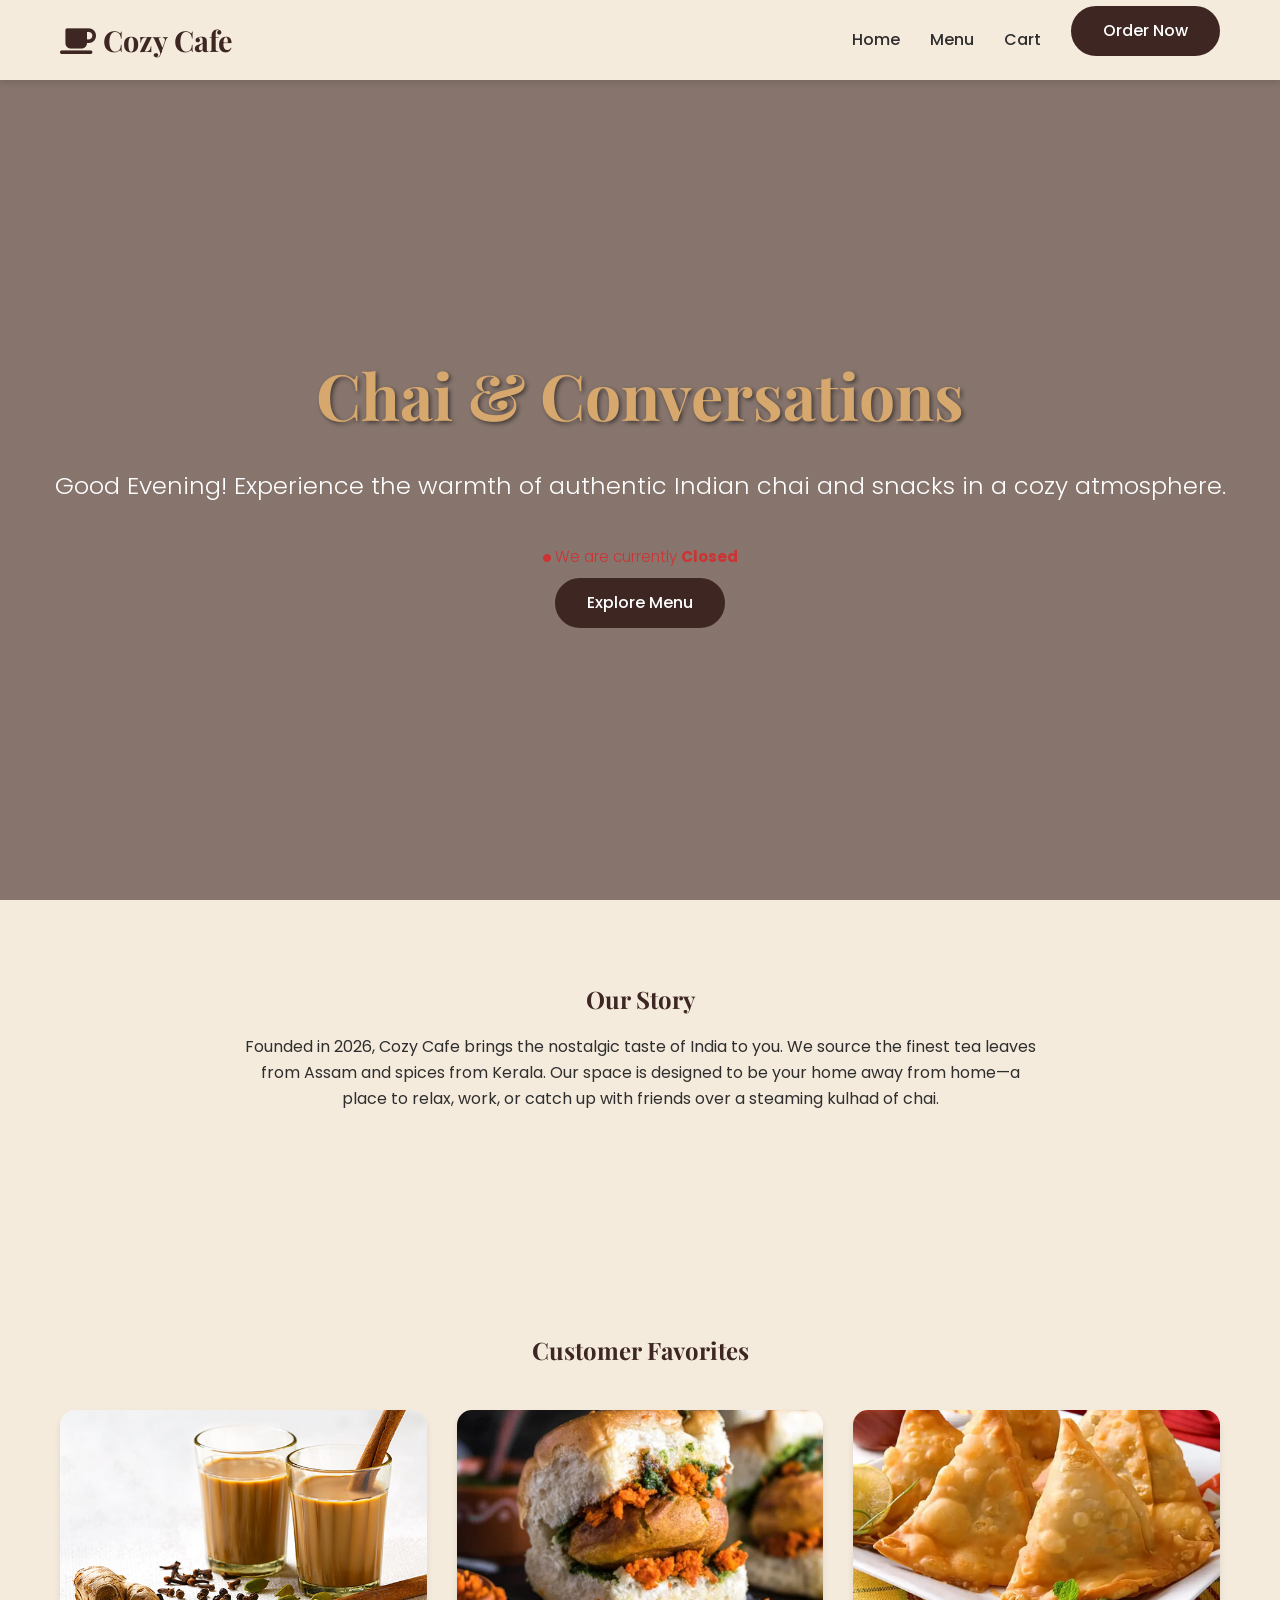
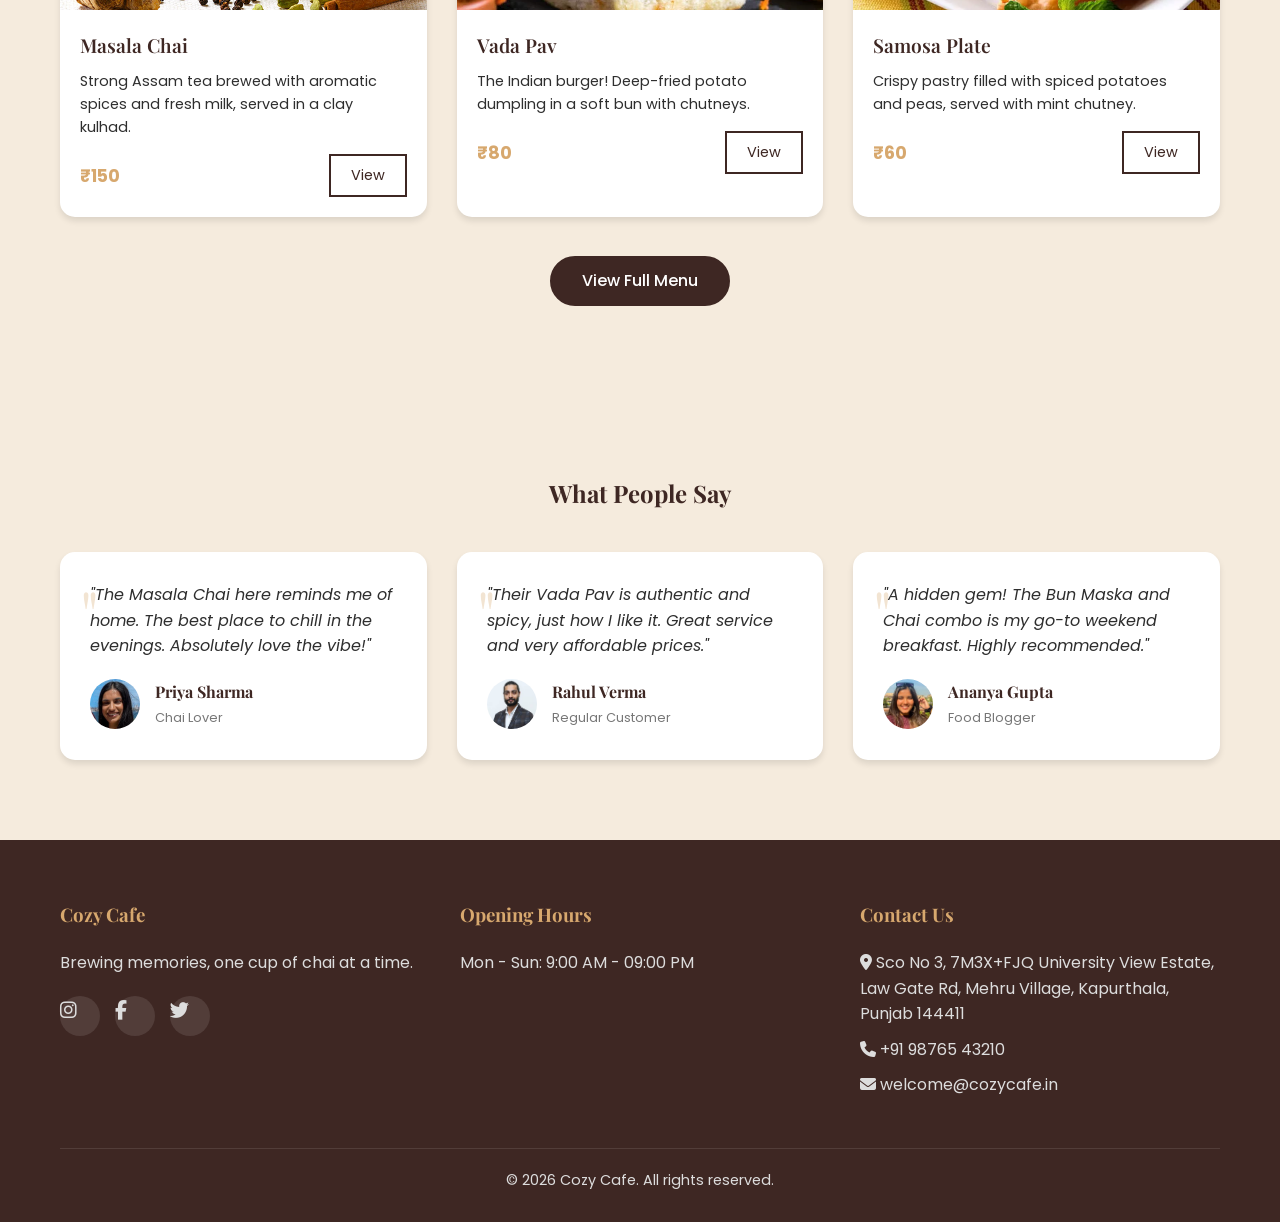
==== index.html @ 566313ff "initial commit" ====
<!DOCTYPE html>
<html lang="en">

<head>
    <meta charset="UTF-8">
    <meta name="viewport" content="width=device-width, initial-scale=1.0">
    <title>Cozy Cafe | Brewed with Passion</title>
    <link rel="stylesheet" href="style.css">
    <link
        href="https://fonts.googleapis.com/css2?family=Playfair+Display:wght@400;600;700&family=Poppins:wght@300;400;500;600&display=swap"
        rel="stylesheet">
    <!-- FontAwesome for Icons -->
    <link rel="stylesheet" href="https://cdnjs.cloudflare.com/ajax/libs/font-awesome/6.4.0/css/all.min.css">
</head>

<body>

    <!-- Header / Navbar -->
    <nav class="navbar">
        <div class="container">
            <a href="index.html" class="logo"><i class="fas fa-coffee"></i> Cozy Cafe</a>

            <input type="checkbox" id="mobile-menu-checkbox">
            <label for="mobile-menu-checkbox" class="menu-toggle">
                <span class="bar"></span>
                <span class="bar"></span>
                <span class="bar"></span>
            </label>

            <ul class="nav-links">
                <div class="nav-left">
                    <li><a href="index.html" class="nav-link">Home</a></li>
                    <li><a href="menu.html" class="nav-link">Menu</a></li>
                    <li><a href="cart.html" class="nav-link">Cart <span class="cart-badge"
                                style="display:none;">0</span></a></li>
                </div>
                <div class="nav-right">
                    <li><a href="payment.html" class="btn">Order Now</a></li>
                </div>
            </ul>
        </div>
    </nav>

    <!-- Hero Section -->
    <header class="hero" id="hero-section">
        <div class="hero-content fade-in">
            <h1>Chai & Conversations</h1>
            <p id="greeting-text"
                data-original="Experience the warmth of authentic Indian chai and snacks in a cozy atmosphere.">
                Experience the warmth of authentic Indian chai and snacks in a cozy atmosphere.</p>
            <p id="cafe-status" style="font-size: 0.95rem; margin-bottom: 20px;"></p>
            <a href="menu.html" class="btn">Explore Menu</a>
            <div id="countdown-timer" class="countdown-timer" style="display: none;"></div>
        </div>
    </header>

    <!-- About Section -->
    <section class="section about" id="about" data-animate>
        <div class="container">
            <div class="text-center" style="max-width: 800px; margin: 0 auto; margin-bottom: 60px;">
                <h2>Our Story</h2>
                <p>Founded in 2026, Cozy Cafe brings the nostalgic taste of India to you. We source the finest tea
                    leaves
                    from Assam and spices from Kerala. Our space is designed to be your home away from home—a place to
                    relax, work, or catch up with friends over a steaming kulhad of chai.</p>
            </div>
        </div>
    </section>

    <!-- Featured Menu Section -->
    <section class="section bg-light" style="background-color: var(--bg-color);" data-animate>
        <div class="container">
            <h2 class="text-center">Customer Favorites</h2>
            <div class="grid-container"
                style="display: grid; grid-template-columns: repeat(auto-fit, minmax(300px, 1fr)); gap: 30px; margin-top: 40px;">

                <!-- Item 1 -->
                <div class="card">
                    <img src="images/masala_chai.jpg" alt="Masala Chai" class="card-img">
                    <div class="card-body">
                        <h3 class="card-title">Masala Chai</h3>
                        <p style="margin-bottom: 15px; font-size: 0.9rem;">Strong Assam tea brewed with aromatic spices
                            and fresh milk, served in a clay kulhad.</p>
                        <div style="display: flex; justify-content: space-between; align-items: center;">
                            <span class="card-price">₹150</span>
                            <a href="menu.html" class="btn-outline"
                                style="padding: 8px 20px; font-size: 0.9rem;">View</a>
                        </div>
                    </div>
                </div>

                <!-- Item 2 -->
                <div class="card">
                    <img src="images/vada_pav.webp" alt="Vada Pav" class="card-img">
                    <div class="card-body">
                        <h3 class="card-title">Vada Pav</h3>
                        <p style="margin-bottom: 15px; font-size: 0.9rem;">The Indian burger! Deep-fried potato dumpling
                            in a soft bun with chutneys.</p>
                        <div style="display: flex; justify-content: space-between; align-items: center;">
                            <span class="card-price">₹80</span>
                            <a href="menu.html" class="btn-outline"
                                style="padding: 8px 20px; font-size: 0.9rem;">View</a>
                        </div>
                    </div>
                </div>

                <!-- Item 3 -->
                <div class="card">
                    <img src="images/samosa.webp" alt="Samosa" class="card-img">
                    <div class="card-body">
                        <h3 class="card-title">Samosa Plate</h3>
                        <p style="margin-bottom: 15px; font-size: 0.9rem;">Crispy pastry filled with spiced potatoes and
                            peas, served with mint chutney.</p>
                        <div style="display: flex; justify-content: space-between; align-items: center;">
                            <span class="card-price">₹60</span>
                            <a href="menu.html" class="btn-outline"
                                style="padding: 8px 20px; font-size: 0.9rem;">View</a>
                        </div>
                    </div>
                </div>

            </div>
            <div class="text-center" style="margin-top: 50px;">
                <a href="menu.html" class="btn">View Full Menu</a>
            </div>
        </div>
    </section>

    <!-- Testimonials Section -->
    <section class="section" data-animate>
        <div class="container">
            <h2 class="text-center">What People Say</h2>
            <div class="testimonial-grid" style="margin-top: 40px;">
                <div class="testimonial-card">
                    <p style="font-style: italic; margin-bottom: 20px;">"The Masala Chai here reminds me of home. The
                        best place to chill in the evenings. Absolutely love the vibe!"</p>
                    <div style="display: flex; align-items: center; gap: 15px;">
                        <img src="images/priya_sharma.webp" alt="User"
                            style="width: 50px; height: 50px; border-radius: 50%;">
                        <div>
                            <h4 style="margin: 0; font-size: 1rem;">Priya Sharma</h4>
                            <span style="font-size: 0.8rem; color: #777;">Chai Lover</span>
                        </div>
                    </div>
                </div>

                <div class="testimonial-card">
                    <p style="font-style: italic; margin-bottom: 20px;">"Their Vada Pav is authentic and spicy, just how
                        I like it. Great service and very affordable prices."</p>
                    <div style="display: flex; align-items: center; gap: 15px;">
                        <img src="images/rahul_verma.jpg" alt="User"
                            style="width: 50px; height: 50px; border-radius: 50%;">
                        <div>
                            <h4 style="margin: 0; font-size: 1rem;">Rahul Verma</h4>
                            <span style="font-size: 0.8rem; color: #777;">Regular Customer</span>
                        </div>
                    </div>
                </div>

                <div class="testimonial-card">
                    <p style="font-style: italic; margin-bottom: 20px;">"A hidden gem! The Bun Maska and Chai combo is
                        my go-to weekend breakfast. Highly recommended."</p>
                    <div style="display: flex; align-items: center; gap: 15px;">
                        <img src="images/ananya_sharma.jpg" alt="User"
                            style="width: 50px; height: 50px; border-radius: 50%;">
                        <div>
                            <h4 style="margin: 0; font-size: 1rem;">Ananya Gupta</h4>
                            <span style="font-size: 0.8rem; color: #777;">Food Blogger</span>
                        </div>
                    </div>
                </div>
            </div>
        </div>
    </section>

    <!-- Footer -->
    <footer class="footer">
        <div class="container">
            <div class="footer-content">
                <div>
                    <h3>Cozy Cafe</h3>
                    <p>Brewing memories, one cup of chai at a time.</p>
                    <div class="social-icons">
                        <a href="#" class="social-icon"><i class="fab fa-instagram"></i></a>
                        <a href="#" class="social-icon"><i class="fab fa-facebook-f"></i></a>
                        <a href="#" class="social-icon"><i class="fab fa-twitter"></i></a>
                    </div>
                </div>
                <div>
                    <h3>Opening Hours</h3>
                    <p>Mon - Sun: 9:00 AM - 09:00 PM</p>
                </div>
                <div>
                    <h3>Contact Us</h3>
                    <p><i class="fas fa-map-marker-alt"></i> Sco No 3, 7M3X+FJQ University View Estate, Law Gate Rd,
                        Mehru Village, Kapurthala, Punjab 144411</p>
                    <p><i class="fas fa-phone"></i> +91 98765 43210</p>
                    <p><i class="fas fa-envelope"></i> welcome@cozycafe.in</p>
                </div>
            </div>
            <div class="copyright">
                <p>&copy; 2026 Cozy Cafe. All rights reserved.</p>
            </div>
        </div>
    </footer>

    <script src="script.js"></script>
</body>

</html>
---- style.css ----
/* 
   Cozy Cafe - Main Stylesheet
   Theme: Modern Cozy Coffeehouse
*/

:root {
    /* Color Palette */
    --primary-color: #3E2723;
    /* Dark Coffee Brown */
    --secondary-color: #6D4C41;
    /* Latte Brown */
    --accent-color: #D7A86E;
    /* Caramel */
    --bg-color: #F5EBDD;
    /* Cream */
    --text-color: #2E2E2E;
    /* Dark Grey */
    --white: #FFFFFF;
    --shadow: 0 4px 6px rgba(0, 0, 0, 0.1);
    --shadow-hover: 0 10px 15px rgba(0, 0, 0, 0.15);

    /* Fonts */
    --font-heading: 'Playfair Display', serif;
    --font-body: 'Poppins', sans-serif;

    /* Spacing */
    --container-width: 1200px;
    --header-height: 80px;
}

/* Reset & Base Styles */
* {
    margin: 0;
    padding: 0;
    box-sizing: border-box;
}

html {
    scroll-behavior: smooth;
}

body {
    font-family: var(--font-body);
    background-color: var(--bg-color);
    color: var(--text-color);
    line-height: 1.6;
    overflow-x: hidden;
}

h1,
h2,
h3,
h4,
h5,
h6 {
    font-family: var(--font-heading);
    color: var(--primary-color);
    margin-bottom: 1rem;
}

a {
    text-decoration: none;
    color: inherit;
    transition: all 0.3s ease;
}

ul {
    list-style: none;
}

img {
    max-width: 100%;
    display: block;
}

/* Utilities */
.container {
    max-width: var(--container-width);
    margin: 0 auto;
    padding: 0 20px;
}

.section {
    padding: 80px 0;
}

.text-center {
    text-align: center;
}

.btn {
    display: inline-block;
    margin-top: -11px;
    padding: 10px 30px;
    background-color: var(--primary-color);
    color: var(--white);
    border-radius: 30px;
    font-weight: 500;
    font-size: 1rem;
    transition: all 0.3s ease;
    border: 2px solid var(--primary-color);
    position: relative;
    overflow: hidden;
    cursor: pointer;
}

.btn:hover {
    background-color: var(--accent-color);
    border-color: var(--accent-color);
    color: var(--primary-color);
    transform: translateY(-2px);
    box-shadow: var(--shadow-hover);
}

.btn-outline {
    background-color: transparent;
    color: var(--primary-color);
    border: 2px solid var(--primary-color);
}

.btn-outline:hover {
    background-color: var(--primary-color);
    color: var(--white);
}

/* Animations */
@keyframes fadeIn {
    from {
        opacity: 0;
        transform: translateY(20px);
    }

    to {
        opacity: 1;
        transform: translateY(0);
    }
}

@keyframes slideDown {
    from {
        transform: translateY(-100%);
    }

    to {
        transform: translateY(0);
    }
}

.fade-in {
    animation: fadeIn 1s ease forwards;
}

/* Navbar */
.navbar {
    background-color: rgba(245, 235, 221, 0.95);
    backdrop-filter: blur(10px);
    height: var(--header-height);
    position: sticky;
    top: 0;
    z-index: 1000;
    box-shadow: var(--shadow);
    display: flex;
    align-items: center;
    justify-content: space-between;
    padding: 10px 40px;
}

.navbar .container {
    display: flex;
    justify-content: space-between;
    align-items: center;
    width: 100%;
}

.logo {
    font-family: var(--font-heading);
    font-size: 1.8rem;
    font-weight: 700;
    color: var(--primary-color);
}

.nav-left {
    display: flex;
    align-items: center;
    gap: 30px;
}

.nav-right {
    display: flex;
    align-items: center;
    margin-left: auto;
}

.nav-links {
    display: flex;
    align-items: center;
    gap: 30px;
}

.nav-link {
    font-weight: 500;
    color: var(--text-color);
    position: relative;
}

.nav-link::after {
    content: '';
    position: absolute;
    width: 0;
    height: 2px;
    bottom: -5px;
    left: 0;
    background-color: var(--accent-color);
    transition: width 0.3s ease;
}

.nav-link:hover::after {
    width: 100%;
}

.nav-link:hover {
    color: var(--primary-color);
}

/* Mobile Menu Checkbox Hack */
.menu-toggle {
    display: none;
    flex-direction: column;
    cursor: pointer;
    gap: 5px;
}

.bar {
    width: 25px;
    height: 3px;
    background-color: var(--primary-color);
    transition: all 0.3s ease;
}

#mobile-menu-checkbox {
    display: none;
}

/* Footer */
.footer {
    background-color: var(--primary-color);
    color: var(--white);
    padding: 60px 0 20px;
}

.footer-content {
    display: grid;
    grid-template-columns: repeat(auto-fit, minmax(250px, 1fr));
    gap: 40px;
    margin-bottom: 40px;
}

.footer h3 {
    color: var(--accent-color);
    margin-bottom: 20px;
}

.footer p,
.footer a {
    color: #ddd;
    margin-bottom: 10px;
    display: block;
}

.social-icons {
    display: flex;
    gap: 15px;
    margin-top: 20px;
}

.social-icon {
    width: 40px;
    height: 40px;
    border-radius: 50%;
    background-color: rgba(255, 255, 255, 0.1);
    display: grid;
    place-items: center;
    transition: all 0.3s ease;
    text-decoration: none;
    font-size: 1.2rem;
    color: var(--white);
    /* Ensure icon color is consistent */
}

/* Removed .social-icon i line-height rule to prevent misalignment */

.social-icon:hover {
    background-color: var(--accent-color);
    transform: translateY(-3px);
}

.copyright {
    text-align: center;
    border-top: 1px solid rgba(255, 255, 255, 0.1);
    padding-top: 20px;
    font-size: 0.9rem;
    color: #ccc;
}

/* Home Page Specifics */
.hero {
    height: calc(100vh - var(--header-height));
    background: linear-gradient(rgba(62, 39, 35, 0.6), rgba(62, 39, 35, 0.6)), url('images/hero_bg.jpg');
    background-size: cover;
    background-position: center;
    display: flex;
    align-items: center;
    justify-content: center;
    text-align: center;
    color: var(--white);
    padding: 0 20px;
}

.hero-content h1 {
    font-size: 4rem;
    color: var(--accent-color);
    margin-bottom: 20px;
    text-shadow: 2px 2px 4px rgba(0, 0, 0, 0.5);
}

.hero-content p {
    font-size: 1.5rem;
    margin-bottom: 40px;
    font-weight: 300;
}

/* Cards (Menu/Testimonial) */
.card {
    background-color: var(--white);
    border-radius: 15px;
    overflow: hidden;
    box-shadow: var(--shadow);
    transition: all 0.3s ease;
}

.card:hover {
    transform: translateY(-10px);
    box-shadow: var(--shadow-hover);
}

.card-img {
    height: 200px;
    width: 100%;
    object-fit: cover;
}

.card-body {
    padding: 20px;
}

.card-title {
    font-size: 1.2rem;
    font-weight: 600;
    margin-bottom: 10px;
}

.card-price {
    color: var(--accent-color);
    font-weight: 700;
    font-size: 1.1rem;
}

/* Testimonials */
.testimonial-grid {
    display: grid;
    grid-template-columns: repeat(auto-fit, minmax(300px, 1fr));
    gap: 30px;
}

.testimonial-card {
    background-color: var(--white);
    padding: 30px;
    border-radius: 15px;
    box-shadow: var(--shadow);
    position: relative;
}

.testimonial-card::before {
    content: '"';
    font-family: var(--font-heading);
    font-size: 4rem;
    color: var(--accent-color);
    opacity: 0.3;
    position: absolute;
    top: 10px;
    left: 20px;
}

/* Forms (Payment) */
.glass-form {
    background: rgba(255, 255, 255, 0.7);
    backdrop-filter: blur(10px);
    padding: 40px;
    border-radius: 20px;
    box-shadow: var(--shadow);
    border: 1px solid rgba(255, 255, 255, 0.5);
    max-width: 600px;
    margin: 0 auto;
}

.form-group {
    margin-bottom: 20px;
    position: relative;
}

.form-input {
    width: 100%;
    padding: 12px 15px;
    border: 1px solid #ddd;
    border-radius: 8px;
    background-color: rgba(255, 255, 255, 0.8);
    font-family: var(--font-body);
    font-size: 1rem;
    transition: all 0.3s ease;
}

.form-input:focus {
    outline: none;
    border-color: var(--primary-color);
    box-shadow: 0 0 0 3px rgba(62, 39, 35, 0.1);
}

.form-label {
    display: block;
    margin-bottom: 8px;
    font-weight: 500;
    color: var(--secondary-color);
}

/* Mobile Responsiveness */
@media (max-width: 768px) {
    .menu-toggle {
        display: flex;
    }

    .nav-links {
        position: absolute;
        top: var(--header-height);
        left: 0;
        width: 100%;
        background-color: var(--bg-color);
        flex-direction: column;
        align-items: center;
        padding: 20px 0;
        gap: 20px;
        transform: translateY(-150%);
        transition: transform 0.4s ease;
        box-shadow: var(--shadow);
        z-index: 999;
    }

    #mobile-menu-checkbox:checked~.nav-links {
        transform: translateY(0);
    }

    #mobile-menu-checkbox:checked~.menu-toggle .bar:nth-child(1) {
        transform: rotate(45deg) translate(5px, 6px);
    }

    #mobile-menu-checkbox:checked~.menu-toggle .bar:nth-child(2) {
        opacity: 0;
    }

    #mobile-menu-checkbox:checked~.menu-toggle .bar:nth-child(3) {
        transform: rotate(-45deg) translate(5px, -6px);
    }

    .hero-content h1 {
        font-size: 2.5rem;
    }
}

/* ═══════════════════════════════════════════════════════════════
   JS-DRIVEN UI STYLES
   ═══════════════════════════════════════════════════════════════ */

/* Toast Notification */
.toast {
    position: fixed;
    bottom: 30px;
    left: 50%;
    transform: translateX(-50%) translateY(100px);
    background-color: var(--primary-color);
    color: var(--white);
    padding: 14px 28px;
    border-radius: 30px;
    font-size: 0.95rem;
    font-weight: 500;
    box-shadow: 0 8px 25px rgba(62, 39, 35, 0.35);
    z-index: 9999;
    opacity: 0;
    transition: all 0.4s cubic-bezier(0.175, 0.885, 0.32, 1.275);
    pointer-events: none;
    white-space: nowrap;
}

.toast--visible {
    opacity: 1;
    transform: translateX(-50%) translateY(0);
}

/* Form Validation Errors */
.form-input.error {
    border-color: #dc3545;
    box-shadow: 0 0 0 3px rgba(220, 53, 69, 0.15);
}

.error-msg {
    display: block;
    color: #dc3545;
    font-size: 0.8rem;
    margin-top: 6px;
    font-weight: 500;
    animation: fadeIn 0.3s ease;
}

/* Filter Pills (Menu Page) */
.filter-pill {
    padding: 8px 20px;
    border: 2px solid var(--primary-color);
    border-radius: 30px;
    background: transparent;
    color: var(--primary-color);
    font-family: var(--font-body);
    font-size: 0.85rem;
    font-weight: 500;
    cursor: pointer;
    transition: all 0.3s ease;
}

.filter-pill:hover {
    background-color: var(--accent-color);
    border-color: var(--accent-color);
    color: var(--primary-color);
}

.filter-pill.active {
    background-color: var(--primary-color);
    color: var(--white);
}

/* Daily Special Highlight */
.daily-special {
    position: relative;
    border: 2px solid var(--accent-color);
    box-shadow: 0 4px 20px rgba(215, 168, 110, 0.3);
}

.special-badge {
    position: absolute;
    top: 12px;
    right: 12px;
    background: var(--accent-color);
    color: var(--primary-color);
    padding: 4px 12px;
    border-radius: 20px;
    font-size: 0.75rem;
    font-weight: 600;
    z-index: 2;
    box-shadow: 0 2px 8px rgba(0, 0, 0, 0.15);
}

/* Scroll-triggered Fade-In */
[data-animate] {
    opacity: 0;
    transform: translateY(30px);
    transition: opacity 0.8s ease, transform 0.8s ease;
}

.fade-in-scroll {
    opacity: 1 !important;
    transform: translateY(0) !important;
}

/* Cart Badge */
.cart-badge {
    display: inline-flex;
    align-items: center;
    justify-content: center;
    background-color: var(--accent-color);
    color: var(--primary-color);
    font-size: 0.7rem;
    font-weight: 700;
    min-width: 18px;
    height: 18px;
    border-radius: 50%;
    margin-left: 5px;
    padding: 0 4px;
    vertical-align: middle;
}

/* Countdown Timer */
.countdown-timer {
    margin-top: 25px;
    padding: 14px 28px;
    background: rgba(255, 255, 255, 0.15);
    backdrop-filter: blur(8px);
    border: 1px solid rgba(255, 255, 255, 0.25);
    border-radius: 12px;
    font-size: 1rem;
    font-weight: 500;
    color: var(--white);
    display: inline-flex;
    align-items: center;
    gap: 10px;
    transition: all 0.4s ease;
}

.countdown-timer i {
    font-size: 1.1rem;
}

.countdown-timer.urgent {
    background: rgba(204, 51, 51, 0.85);
    border-color: rgba(255, 100, 100, 0.5);
    color: #fff;
    animation: pulseUrgent 1.5s ease-in-out infinite;
}

@keyframes pulseUrgent {
    0%, 100% { box-shadow: 0 0 10px rgba(204, 51, 51, 0.3); }
    50% { box-shadow: 0 0 25px rgba(204, 51, 51, 0.6); }
}
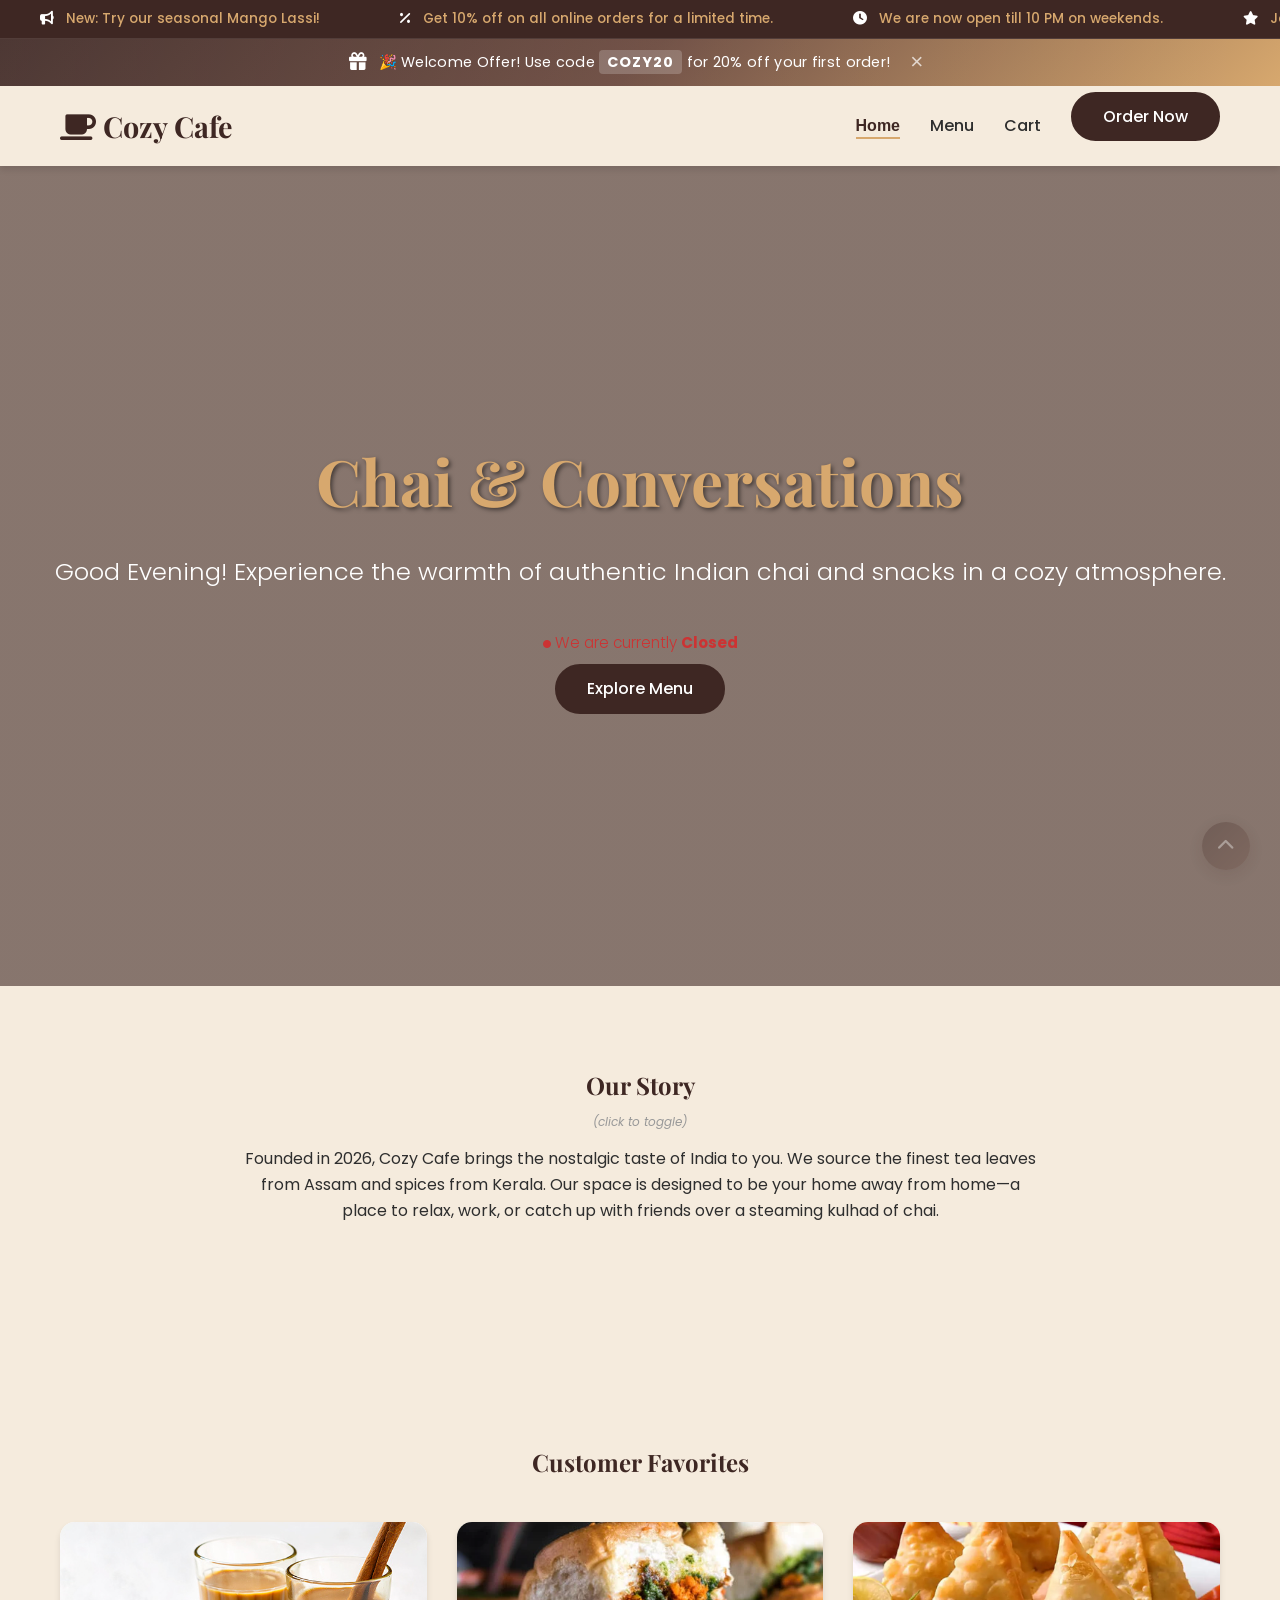
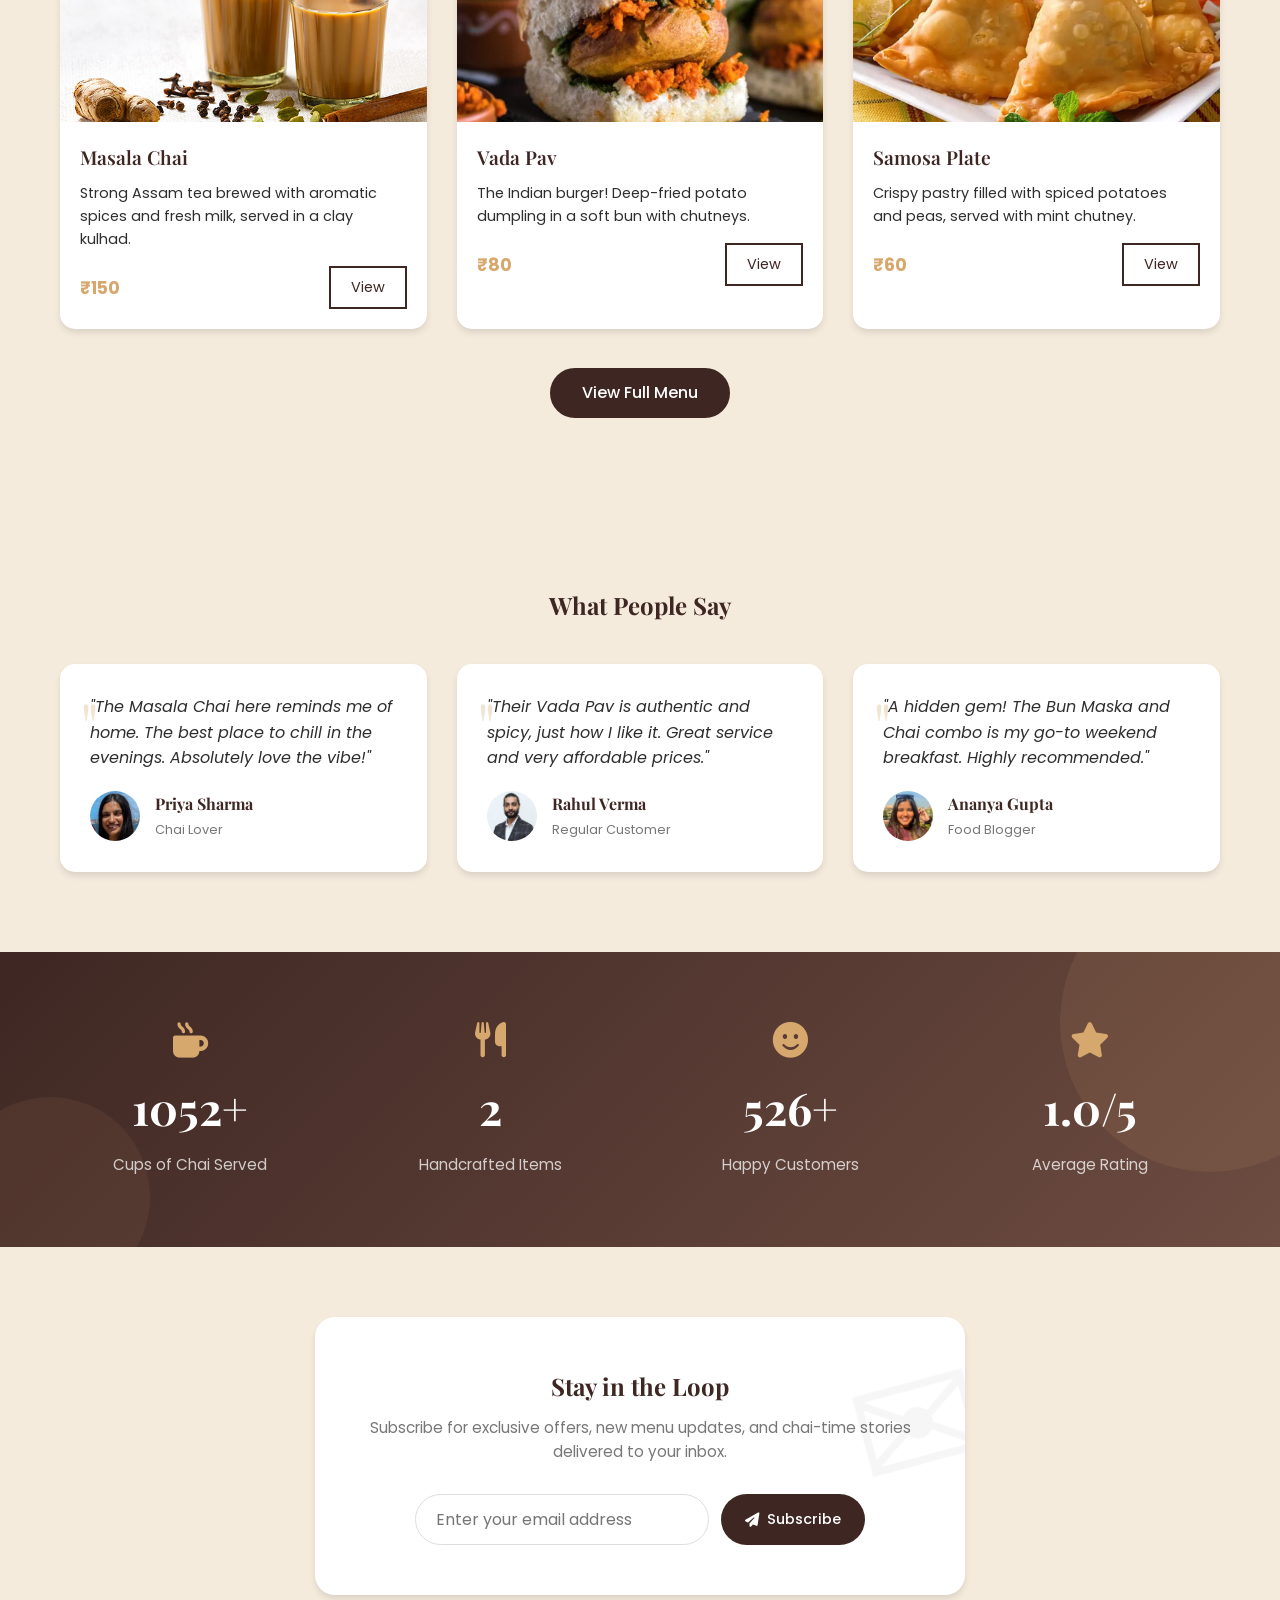
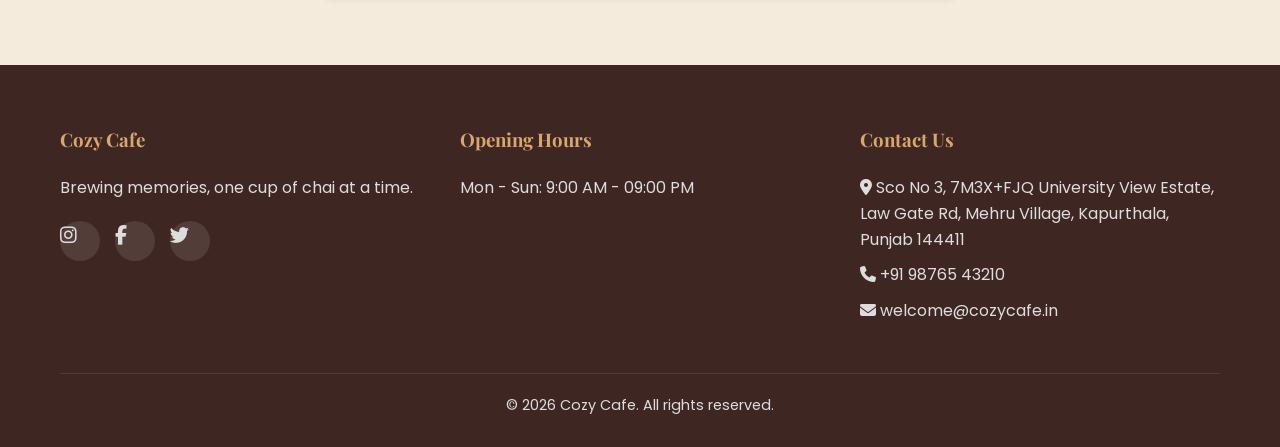
==== commit ea585478: "JQuery addition" ====
--- a/index.html
+++ b/index.html
@@ -173,6 +173,33 @@
         </div>
     </section>
 
+    <!-- Stats Section (jQuery animated counters) -->
+    <section class="jq-stats-section" id="jq-stats-section">
+        <div class="container">
+            <div class="jq-stats-grid" id="jq-stats-grid">
+                <!-- jQuery populates this via $.each() -->
+            </div>
+        </div>
+    </section>
+
+    <!-- Newsletter Section (jQuery AJAX) -->
+    <section class="jq-newsletter-section">
+        <div class="container">
+            <div class="jq-newsletter-card">
+                <h2>Stay in the Loop</h2>
+                <p>Subscribe for exclusive offers, new menu updates, and chai-time stories delivered to your inbox.</p>
+                <form id="jq-newsletter-form" class="jq-newsletter-form">
+                    <input type="email" id="jq-newsletter-email" class="form-input"
+                        placeholder="Enter your email address">
+                    <button type="submit" class="jq-newsletter-btn">
+                        <i class="fas fa-paper-plane"></i> Subscribe
+                    </button>
+                </form>
+                <p id="jq-newsletter-message" style="display:none;"></p>
+            </div>
+        </div>
+    </section>
+
     <!-- Footer -->
     <footer class="footer">
         <div class="container">
@@ -205,6 +232,10 @@
     </footer>
 
     <script src="script.js"></script>
+    <!-- jQuery CDN -->
+    <script src="https://cdnjs.cloudflare.com/ajax/libs/jquery/3.7.1/jquery.min.js"></script>
+    <!-- jQuery Features Module -->
+    <script src="jquery-features.js"></script>
 </body>
 
 </html>
--- a/style.css
+++ b/style.css
@@ -623,6 +623,618 @@
 }
 
 @keyframes pulseUrgent {
-    0%, 100% { box-shadow: 0 0 10px rgba(204, 51, 51, 0.3); }
-    50% { box-shadow: 0 0 25px rgba(204, 51, 51, 0.6); }
+
+    0%,
+    100% {
+        box-shadow: 0 0 10px rgba(204, 51, 51, 0.3);
+    }
+
+    50% {
+        box-shadow: 0 0 25px rgba(204, 51, 51, 0.6);
+    }
+}
+
+
+/* ═══════════════════════════════════════════════════════════════
+   JQUERY-DRIVEN UI STYLES
+   ═══════════════════════════════════════════════════════════════ */
+
+/* Promo Banner */
+.jq-promo-banner {
+    background: linear-gradient(135deg, #3E2723 0%, #6D4C41 50%, #D7A86E 100%);
+    color: var(--white);
+    padding: 0;
+    position: relative;
+    z-index: 1001;
+    overflow: hidden;
+}
+
+.jq-promo-banner::before {
+    content: '';
+    position: absolute;
+    top: 0;
+    left: -100%;
+    width: 200%;
+    height: 100%;
+    background: linear-gradient(90deg,
+            transparent 0%,
+            rgba(255, 255, 255, 0.08) 50%,
+            transparent 100%);
+    animation: jqShimmer 3s ease-in-out infinite;
+}
+
+@keyframes jqShimmer {
+    0% {
+        transform: translateX(-50%);
+    }
+
+    100% {
+        transform: translateX(50%);
+    }
+}
+
+.jq-promo-inner {
+    display: flex;
+    align-items: center;
+    justify-content: center;
+    gap: 12px;
+    padding: 12px 20px;
+    max-width: var(--container-width);
+    margin: 0 auto;
+    position: relative;
+    z-index: 1;
+}
+
+.jq-promo-inner i.fa-gift {
+    font-size: 1.1rem;
+    animation: jqBounce 2s ease-in-out infinite;
+}
+
+@keyframes jqBounce {
+
+    0%,
+    100% {
+        transform: translateY(0);
+    }
+
+    50% {
+        transform: translateY(-4px);
+    }
+}
+
+.jq-promo-text {
+    font-size: 0.9rem;
+    font-weight: 400;
+    letter-spacing: 0.3px;
+}
+
+.jq-promo-text strong {
+    background: rgba(255, 255, 255, 0.2);
+    padding: 2px 8px;
+    border-radius: 4px;
+    font-weight: 700;
+    letter-spacing: 1px;
+}
+
+.jq-promo-close {
+    background: none;
+    border: none;
+    color: var(--white);
+    font-size: 1.4rem;
+    cursor: pointer;
+    opacity: 0.7;
+    transition: all 0.3s ease;
+    padding: 0 8px;
+    line-height: 1;
+}
+
+.jq-promo-close:hover {
+    opacity: 1;
+    transform: scale(1.2);
+}
+
+/* Navbar Scroll Effect */
+.jq-navbar-scrolled {
+    background-color: rgba(62, 39, 35, 0.97) !important;
+    box-shadow: 0 4px 20px rgba(0, 0, 0, 0.3) !important;
+}
+
+.jq-navbar-scrolled .logo,
+.jq-navbar-scrolled .nav-link {
+    color: var(--white) !important;
+}
+
+.jq-navbar-scrolled .nav-link:hover {
+    color: var(--accent-color) !important;
+}
+
+.jq-navbar-scrolled .nav-link::after {
+    background-color: var(--accent-color);
+}
+
+.jq-navbar-scrolled .btn {
+    background-color: var(--accent-color);
+    border-color: var(--accent-color);
+    color: var(--primary-color);
+}
+
+.jq-navbar-scrolled .cart-badge {
+    background-color: var(--accent-color);
+    color: var(--primary-color);
+}
+
+/* Active Nav Link */
+.jq-active-link {
+    color: var(--primary-color) !important;
+    font-weight: 600;
+}
+
+.jq-active-link::after {
+    width: 100% !important;
+    background-color: var(--accent-color) !important;
+}
+
+/* Back to Top Button */
+.jq-back-to-top {
+    position: fixed;
+    bottom: 30px;
+    right: 30px;
+    width: 48px;
+    height: 48px;
+    border-radius: 50%;
+    background: linear-gradient(135deg, var(--primary-color), var(--secondary-color));
+    color: var(--white);
+    border: none;
+    cursor: pointer;
+    font-size: 1.1rem;
+    z-index: 9998;
+    box-shadow: 0 4px 15px rgba(62, 39, 35, 0.4);
+    transition: all 0.3s ease;
+    display: flex;
+    align-items: center;
+    justify-content: center;
+}
+
+.jq-back-to-top:hover {
+    transform: translateY(-4px);
+    box-shadow: 0 6px 25px rgba(62, 39, 35, 0.5);
+    background: linear-gradient(135deg, var(--accent-color), var(--secondary-color));
+}
+
+/* Stats Section */
+.jq-stats-section {
+    background: linear-gradient(135deg, var(--primary-color) 0%, var(--secondary-color) 100%);
+    padding: 70px 0;
+    position: relative;
+    overflow: hidden;
+}
+
+.jq-stats-section::before {
+    content: '';
+    position: absolute;
+    width: 300px;
+    height: 300px;
+    background: rgba(215, 168, 110, 0.1);
+    border-radius: 50%;
+    top: -80px;
+    right: -80px;
+}
+
+.jq-stats-section::after {
+    content: '';
+    position: absolute;
+    width: 200px;
+    height: 200px;
+    background: rgba(215, 168, 110, 0.08);
+    border-radius: 50%;
+    bottom: -50px;
+    left: -50px;
+}
+
+.jq-stats-grid {
+    display: grid;
+    grid-template-columns: repeat(auto-fit, minmax(200px, 1fr));
+    gap: 40px;
+    position: relative;
+    z-index: 1;
+}
+
+.jq-stat-item {
+    text-align: center;
+    color: var(--white);
+}
+
+.jq-stat-icon {
+    font-size: 2.2rem;
+    color: var(--accent-color);
+    margin-bottom: 15px;
+    display: block;
+}
+
+.jq-stat-value {
+    font-family: var(--font-heading);
+    font-size: 2.8rem;
+    font-weight: 700;
+    color: var(--white);
+    display: block;
+    margin-bottom: 8px;
+}
+
+.jq-stat-label {
+    font-size: 0.95rem;
+    color: rgba(255, 255, 255, 0.75);
+    font-weight: 400;
+}
+
+/* Newsletter Section */
+.jq-newsletter-section {
+    background: var(--bg-color);
+    padding: 70px 0;
+}
+
+.jq-newsletter-card {
+    background: var(--white);
+    border-radius: 20px;
+    padding: 50px;
+    box-shadow: var(--shadow);
+    max-width: 650px;
+    margin: 0 auto;
+    text-align: center;
+    position: relative;
+    overflow: hidden;
+}
+
+.jq-newsletter-card::before {
+    content: '✉';
+    position: absolute;
+    font-size: 10rem;
+    opacity: 0.04;
+    top: -20px;
+    right: -20px;
+    transform: rotate(-15deg);
+}
+
+.jq-newsletter-card h2 {
+    margin-bottom: 10px;
+}
+
+.jq-newsletter-card>p {
+    color: #777;
+    margin-bottom: 30px;
+    font-size: 0.95rem;
+}
+
+.jq-newsletter-form {
+    display: flex;
+    gap: 12px;
+    max-width: 450px;
+    margin: 0 auto;
+}
+
+.jq-newsletter-form .form-input {
+    flex: 1;
+    border-radius: 30px;
+    padding: 12px 20px;
+}
+
+.jq-newsletter-btn {
+    display: inline-flex;
+    align-items: center;
+    gap: 8px;
+    padding: 12px 24px;
+    background: var(--primary-color);
+    color: var(--white);
+    border: none;
+    border-radius: 30px;
+    font-family: var(--font-body);
+    font-size: 0.9rem;
+    font-weight: 500;
+    cursor: pointer;
+    transition: all 0.3s ease;
+    white-space: nowrap;
+}
+
+.jq-newsletter-btn:hover {
+    background: var(--accent-color);
+    color: var(--primary-color);
+    transform: translateY(-2px);
+}
+
+.jq-newsletter-btn:disabled {
+    opacity: 0.7;
+    cursor: not-allowed;
+    transform: none;
+}
+
+#jq-newsletter-message {
+    margin-top: 15px;
+    font-size: 0.9rem;
+    font-weight: 500;
+}
+
+.jq-loading {
+    opacity: 0.7;
+    pointer-events: none;
+}
+
+/* Toggle Hint */
+.jq-toggle-hint {
+    display: block;
+    font-size: 0.75rem;
+    color: #999;
+    font-family: var(--font-body);
+    margin-top: -8px;
+    margin-bottom: 15px;
+    font-style: italic;
+}
+
+.jq-collapsed::after {
+    content: ' ▸';
+}
+
+/* Button Pulse Animation */
+.jq-btn-pulse {
+    animation: jqPulse 0.4s ease;
+}
+
+@keyframes jqPulse {
+    0% {
+        transform: scale(1);
+    }
+
+    50% {
+        transform: scale(1.05);
+    }
+
+    100% {
+        transform: scale(1);
+    }
+}
+
+/* Shake Animation */
+.jq-shake {
+    animation: jqShake 0.5s ease;
+}
+
+@keyframes jqShake {
+
+    0%,
+    100% {
+        transform: translateX(0);
+    }
+
+    20% {
+        transform: translateX(-6px);
+    }
+
+    40% {
+        transform: translateX(6px);
+    }
+
+    60% {
+        transform: translateX(-4px);
+    }
+
+    80% {
+        transform: translateX(4px);
+    }
+}
+
+/* Search Clear Button */
+.jq-search-clear {
+    position: absolute;
+    right: 12px;
+    top: 50%;
+    transform: translateY(-50%);
+    background: none;
+    border: none;
+    color: #999;
+    cursor: pointer;
+    font-size: 0.85rem;
+    padding: 5px;
+    transition: color 0.3s ease;
+    z-index: 2;
+}
+
+.jq-search-clear:hover {
+    color: var(--primary-color);
+}
+
+/* Total Pulse */
+.jq-total-pulse {
+    animation: jqTotalPulse 0.6s ease;
+}
+
+@keyframes jqTotalPulse {
+    0% {
+        transform: scale(1);
+    }
+
+    50% {
+        transform: scale(1.15);
+        color: var(--accent-color);
+    }
+
+    100% {
+        transform: scale(1);
+    }
+}
+
+/* Tooltip System */
+.jq-tooltip-icon {
+    margin-left: 8px;
+    color: var(--accent-color);
+    cursor: help;
+    font-size: 0.8rem;
+    transition: color 0.3s ease;
+}
+
+.jq-tooltip-icon:hover {
+    color: var(--primary-color);
+}
+
+.jq-tooltip-popup {
+    position: absolute;
+    background: var(--primary-color);
+    color: var(--white);
+    padding: 10px 16px;
+    border-radius: 8px;
+    font-size: 0.8rem;
+    max-width: 250px;
+    z-index: 10000;
+    box-shadow: 0 4px 15px rgba(0, 0, 0, 0.2);
+    display: none;
+    line-height: 1.4;
+    pointer-events: none;
+}
+
+.jq-tooltip-popup::after {
+    content: '';
+    position: absolute;
+    bottom: -6px;
+    left: 50%;
+    transform: translateX(-50%);
+    border-left: 6px solid transparent;
+    border-right: 6px solid transparent;
+    border-top: 6px solid var(--primary-color);
+}
+
+/* Security Notice */
+.jq-security-notice {
+    display: flex;
+    align-items: center;
+    gap: 10px;
+    padding: 12px 16px;
+    background: rgba(76, 175, 80, 0.08);
+    border: 1px solid rgba(76, 175, 80, 0.2);
+    border-radius: 10px;
+    margin-bottom: 20px;
+    font-size: 0.85rem;
+    color: #4CAF50;
+}
+
+.jq-security-notice i {
+    font-size: 1rem;
+}
+
+/* Character Counter */
+.jq-char-counter {
+    display: block;
+    text-align: right;
+    font-size: 0.75rem;
+    color: #999;
+    margin-top: 6px;
+    transition: color 0.3s ease;
+}
+
+/* Coupon Section */
+.jq-coupon-section {
+    padding-bottom: 20px;
+    margin-bottom: 20px;
+    border-bottom: 1px solid #eee;
+}
+
+.jq-coupon-section h4 {
+    color: var(--secondary-color);
+}
+
+/* Card Image Transition for jQuery hover */
+.card-img {
+    transition: opacity 0.3s ease;
+}
+
+/* Menu Card Animation Entry */
+.jq-animated {
+    transition: transform 0.4s ease, opacity 0.4s ease;
+}
+
+/* Responsive adjustments for jQuery elements */
+@media (max-width: 768px) {
+    .jq-promo-inner {
+        font-size: 0.8rem;
+        padding: 10px 15px;
+        gap: 8px;
+    }
+
+    .jq-promo-text {
+        font-size: 0.78rem;
+    }
+
+    .jq-newsletter-form {
+        flex-direction: column;
+    }
+
+    .jq-stats-grid {
+        grid-template-columns: repeat(2, 1fr);
+        gap: 25px;
+    }
+
+    .jq-stat-value {
+        font-size: 2rem;
+    }
+
+    .jq-newsletter-card {
+        padding: 30px 20px;
+    }
+
+    .jq-back-to-top {
+        bottom: 20px;
+        right: 20px;
+        width: 42px;
+        height: 42px;
+    }
+
+    .jq-navbar-scrolled .nav-links {
+        background-color: var(--primary-color) !important;
+    }
+
+    .jq-navbar-scrolled .nav-link {
+        color: var(--white) !important;
+    }
+}
+
+/* Ticker Styles */
+.jq-ticker-wrap {
+    width: 100%;
+    overflow: hidden;
+    background-color: var(--primary-color);
+    color: var(--accent-color);
+    border-bottom: 1px solid rgba(255, 255, 255, 0.1);
+    box-sizing: content-box;
+    position: relative;
+    z-index: 1002;
+    /* Above promo banner */
+    font-size: 0.85rem;
+    font-weight: 500;
+}
+
+.jq-ticker {
+    display: flex;
+    white-space: nowrap;
+    animation: ticker 30s linear infinite;
+    padding: 8px 0;
+}
+
+.jq-ticker:hover {
+    animation-play-state: paused;
+}
+
+.jq-ticker-item {
+    display: inline-block;
+    padding: 0 40px;
+}
+
+.jq-ticker-item i {
+    margin-right: 8px;
+    color: var(--white);
+}
+
+@keyframes ticker {
+    0% {
+        transform: translate3d(100%, 0, 0);
+    }
+
+    100% {
+        transform: translate3d(-100%, 0, 0);
+    }
 }
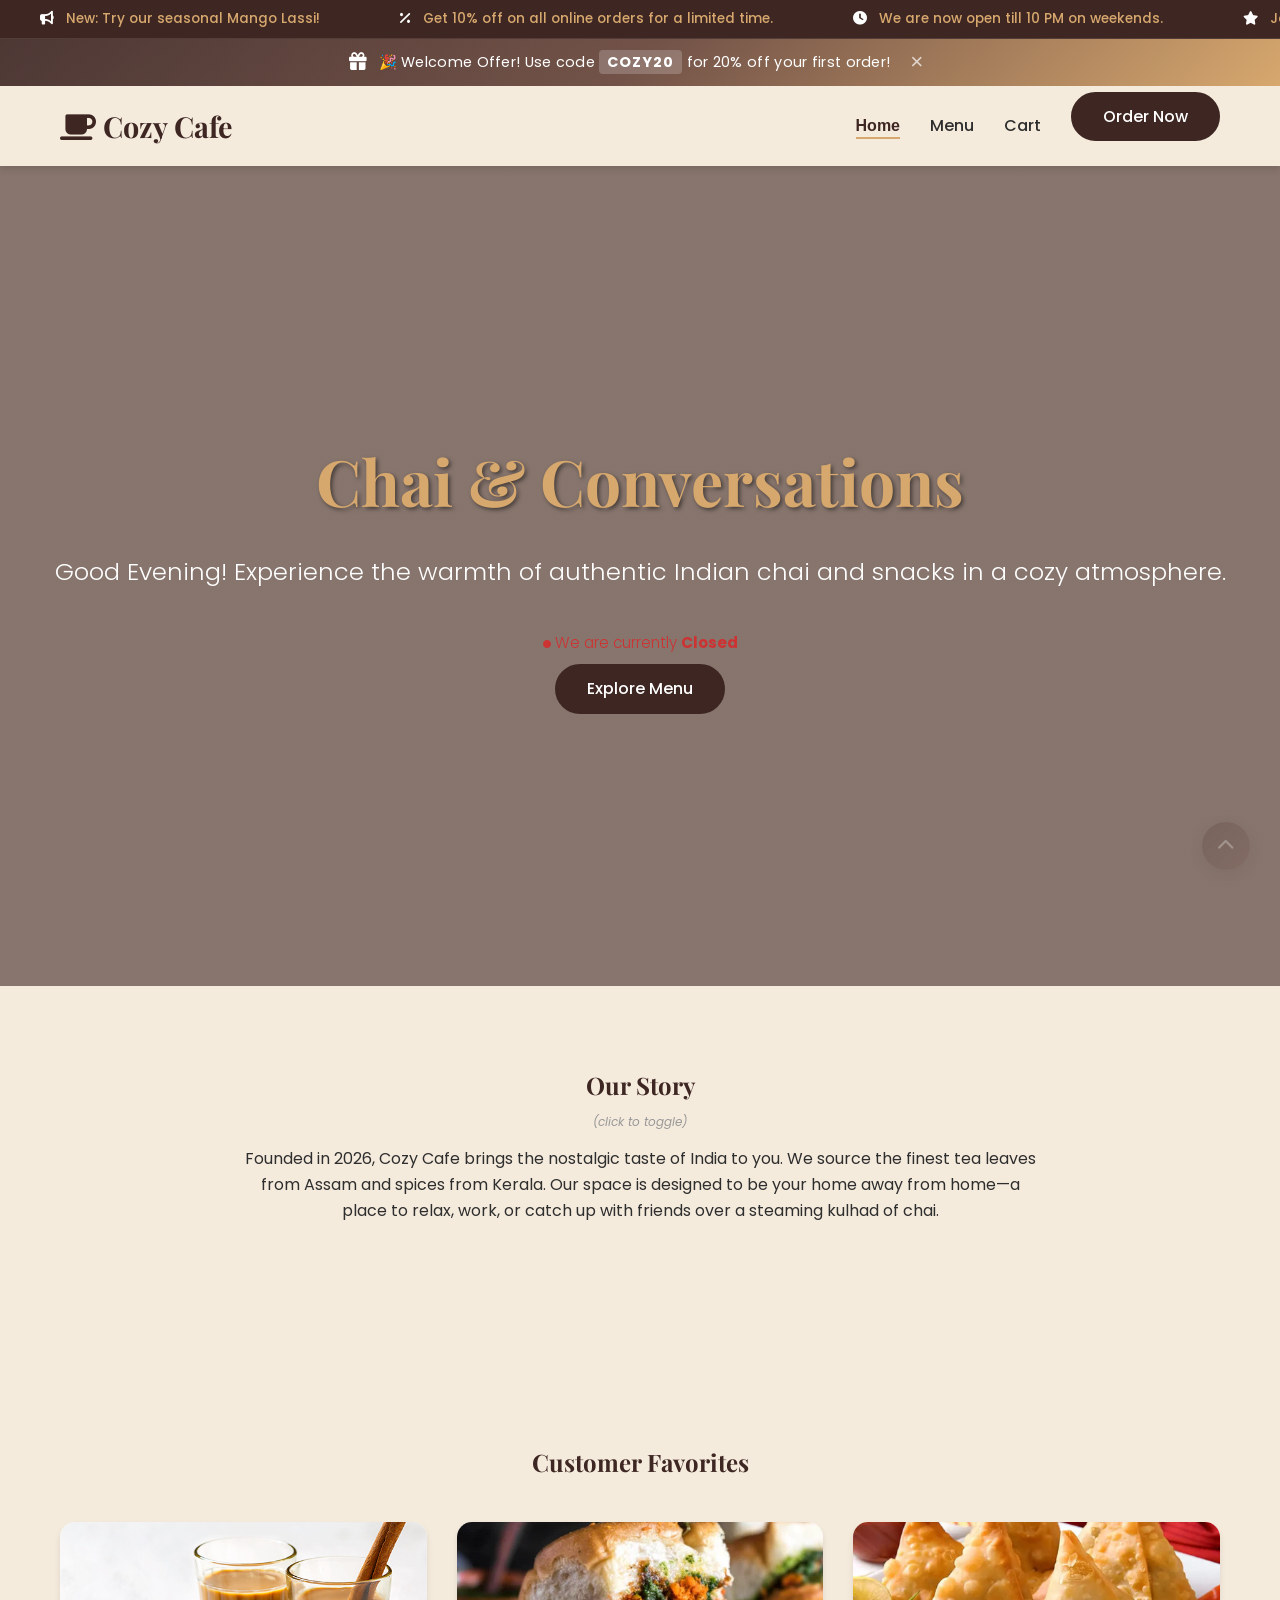
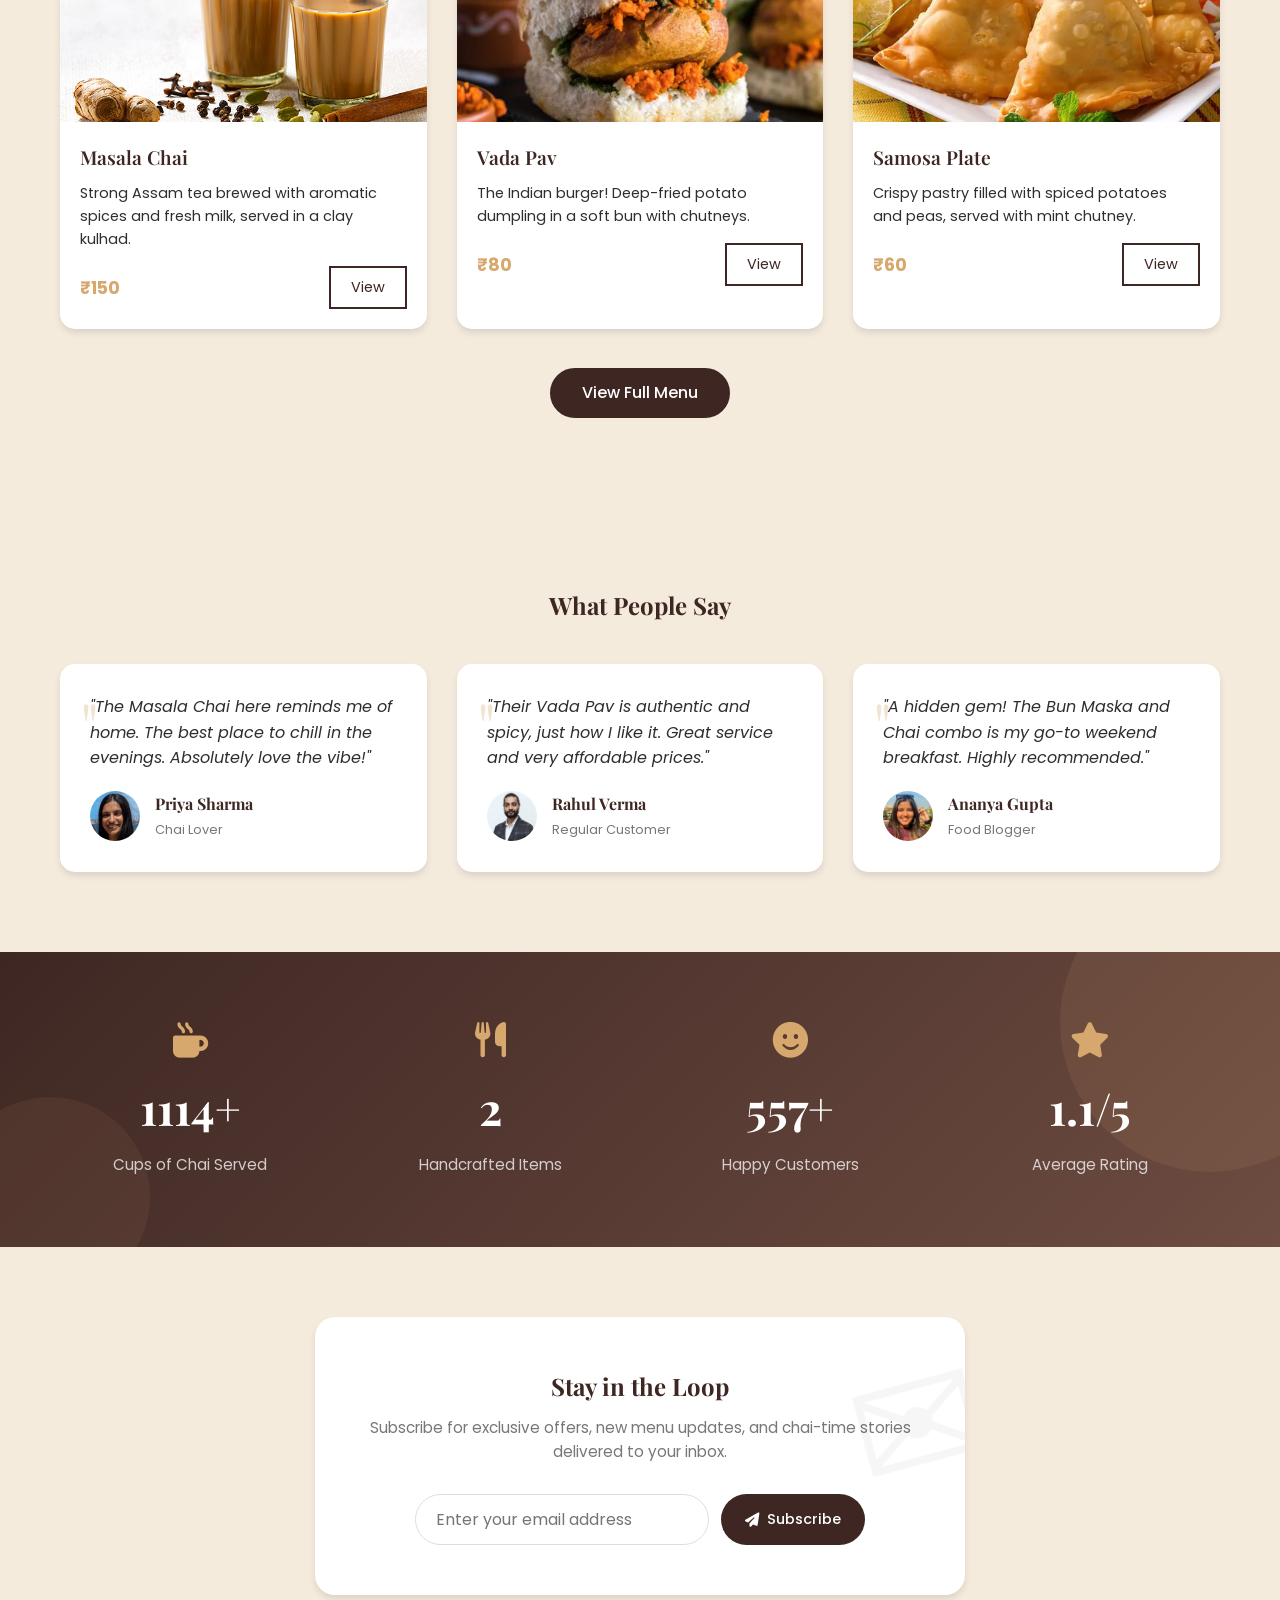
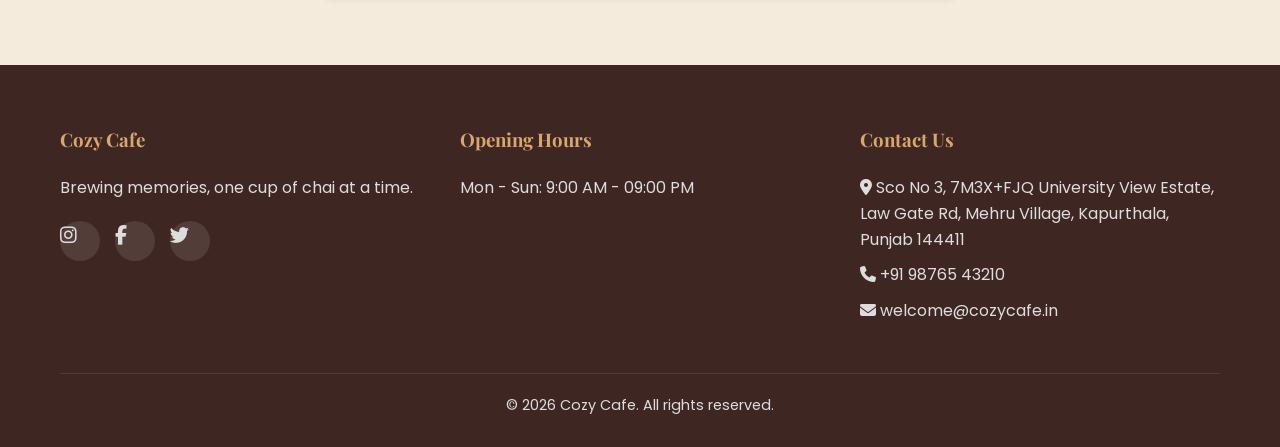
==== commit 34d33131: "Updated jquery" ====
--- a/index.html
+++ b/index.html
@@ -5,7 +5,7 @@
     <meta charset="UTF-8">
     <meta name="viewport" content="width=device-width, initial-scale=1.0">
     <title>Cozy Cafe | Brewed with Passion</title>
-    <link rel="stylesheet" href="style.css">
+    <link rel="stylesheet" href="style.css?v=2">
     <link
         href="https://fonts.googleapis.com/css2?family=Playfair+Display:wght@400;600;700&family=Poppins:wght@300;400;500;600&display=swap"
         rel="stylesheet">
@@ -231,11 +231,11 @@
         </div>
     </footer>
 
-    <script src="script.js"></script>
+    <script src="script.js?v=2"></script>
     <!-- jQuery CDN -->
     <script src="https://cdnjs.cloudflare.com/ajax/libs/jquery/3.7.1/jquery.min.js"></script>
     <!-- jQuery Features Module -->
-    <script src="jquery-features.js"></script>
+    <script src="jquery-features.js?v=2"></script>
 </body>
 
 </html>
